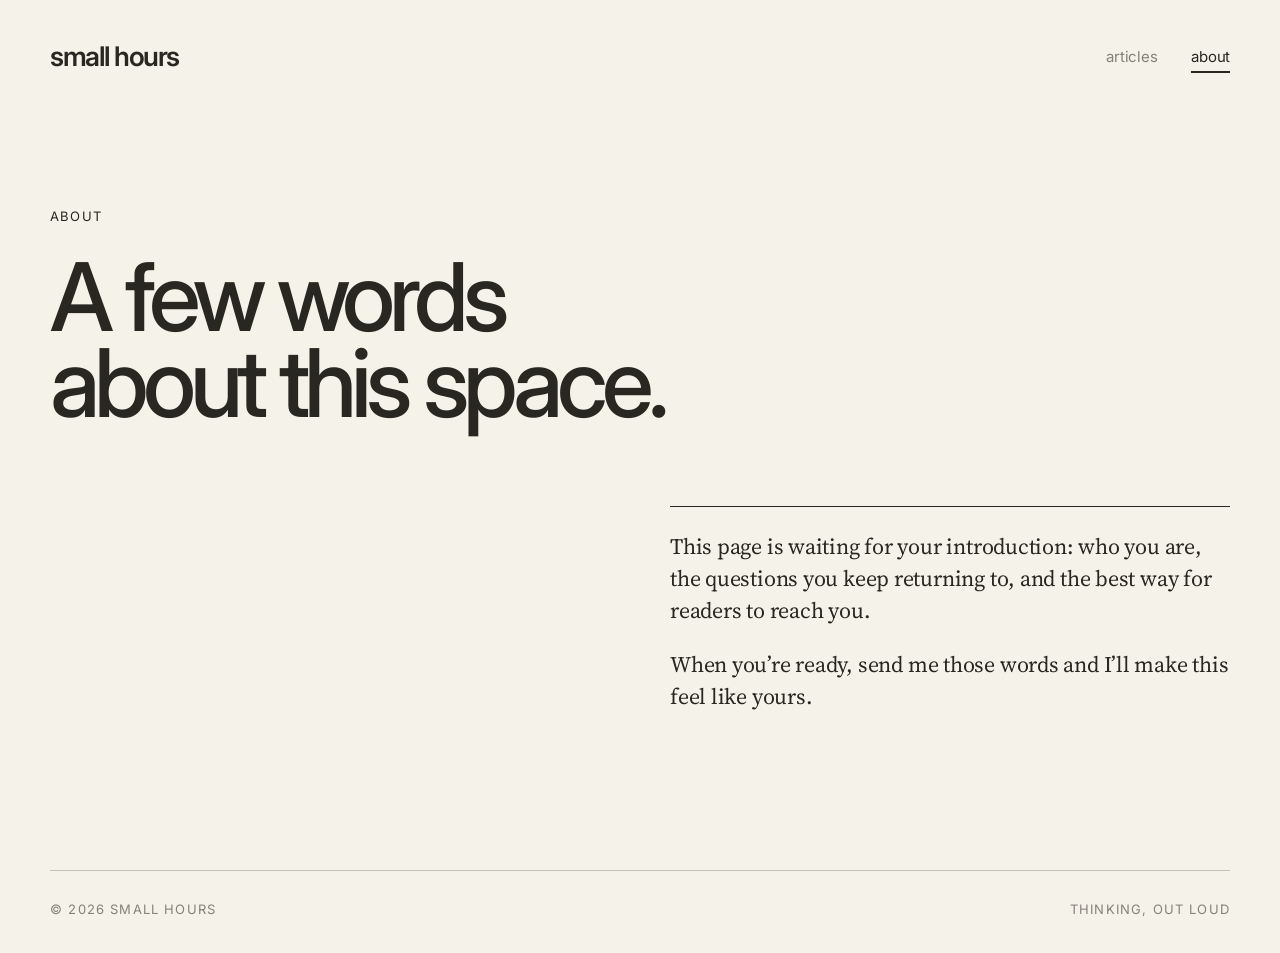
==== about.html @ 5e8f511c "Launch Small Hours" ====
<!doctype html>
<html lang="en">
  <head>
    <meta charset="UTF-8" />
    <meta name="viewport" content="width=device-width, initial-scale=1.0" />
    <meta name="description" content="About small hours." />
    <title>About — small hours</title>
    <link rel="preconnect" href="https://fonts.googleapis.com" />
    <link rel="preconnect" href="https://fonts.gstatic.com" crossorigin />
    <link href="https://fonts.googleapis.com/css2?family=DM+Mono:wght@400;500&family=Inter:wght@400;500;600;700&family=Source+Serif+4:opsz,wght@8..60,400;8..60,500&display=swap" rel="stylesheet" />
    <link rel="stylesheet" href="./styles.css" />
  </head>
  <body>
    <header class="site-header">
      <a class="wordmark" href="./index.html" aria-label="small hours home">small hours</a>
      <nav aria-label="Main navigation">
        <a href="./index.html#writing">articles</a>
        <a class="active" href="./about.html">about</a>
      </nav>
    </header>
    <main class="about-page">
      <p class="eyebrow">ABOUT</p>
      <h1>A few words<br />about this space.</h1>
      <div class="about-placeholder">
        <p>This page is waiting for your introduction: who you are, the questions you keep returning to, and the best way for readers to reach you.</p>
        <p>When you’re ready, send me those words and I’ll make this feel like yours.</p>
      </div>
    </main>
    <footer><span>© 2026 SMALL HOURS</span><span>THINKING, OUT LOUD</span></footer>
  </body>
</html>
---- styles.css ----
:root {
  --ink: #292721;
  --paper: #f5f2e9;
  --orange: #d97757;
  --line: rgba(41, 39, 33, .24);
  --mono: "DM Mono", monospace;
  --sans: "Inter", Arial, sans-serif;
  --serif: "Source Serif 4", Georgia, serif;
}

* { box-sizing: border-box; }
html { scroll-behavior: smooth; }
body { margin: 0; color: var(--ink); background: var(--paper); font-family: var(--sans); }
a { color: inherit; text-decoration: none; }

.site-header, main, footer { width: min(1180px, calc(100% - 64px)); margin: auto; }
.site-header { height: 112px; display: flex; justify-content: space-between; align-items: center; }
.wordmark { font-size: 27px; font-weight: 600; letter-spacing: -1.5px; }
nav { display: flex; gap: 34px; font-size: 15px; letter-spacing: -.25px; }
nav a { opacity: .55; position: relative; transition: opacity .2s, transform .2s; transform-origin: center; }
nav a::after { content: ""; position: absolute; height: 1.5px; left: 0; right: 0; bottom: -7px; background: currentColor; transform: scaleX(0); transform-origin: left; transition: transform .2s; }
nav a:hover { opacity: 1; transform: scale(1.08); } nav a:hover::after, nav .active::after { transform: scaleX(1); } nav .active { opacity: 1; }
.intro { min-height: 690px; padding: 135px 0 75px; position: relative; }
.eyebrow, .post-meta, .section-head, footer { font-size: 13px; letter-spacing: .09em; text-transform: uppercase; }
.eyebrow { margin: 0; }
h1 { margin: 35px 0 35px; font: 500 clamp(58px, 7.4vw, 112px)/.91 var(--sans); letter-spacing: -6px; max-width: 1000px; }
.lede { max-width: 570px; margin: 0; font-size: 19px; line-height: 1.5; letter-spacing: -.45px; }
.down { position: absolute; bottom: 64px; font-size: 35px; transition: transform .2s; }.down:hover { transform: translateY(5px); }
.writing { border-top: 1px solid var(--ink); padding: 26px 0 138px; }
.section-head { display: flex; justify-content: space-between; margin-bottom: 72px; }.section-head span { opacity: .55; }
.featured-post { display: grid; grid-template-columns: 1fr 1fr; border-top: 1px solid var(--ink); border-bottom: 1px solid var(--ink); }
.featured-art { min-height: 390px; display: block; position: relative; overflow: hidden; background: #242320; color: #f3eee4; }
.art-number { position: absolute; top: 31px; left: 34px; z-index: 2; font: 500 15px var(--mono); }.art-orbit { width: 305px; height: 305px; border: 1px solid rgba(243,238,228,.55); border-radius: 50%; position: absolute; top: 45%; left: 54%; transform: translate(-50%, -50%); }.art-orbit::after { content: ""; position: absolute; width: 33px; height: 33px; border-radius: 50%; background: #df7756; top: 48%; left: -17px; }.art-orbit i { position: absolute; border: 1px solid rgba(243,238,228,.3); border-radius: 50%; inset: 28px; }.art-orbit i:nth-child(2) { inset: 59px; }.art-orbit i:nth-child(3) { inset: 91px; background: #f3eee4; border: 0; }.art-theme { position: absolute; transform: rotate(-90deg); right: -4px; top: 42%; font: 11px var(--mono); letter-spacing: .11em; }.art-caption { position: absolute; bottom: 31px; left: 34px; font-size: 19px; letter-spacing: -.5px; }
.article-copy { padding: 42px clamp(42px, 6vw, 92px); display: flex; flex-direction: column; justify-content: center; }
.post-meta { display: flex; justify-content: space-between; padding: 20px 0 0; color: rgba(41,39,33,.58); }
.featured-post h2 { margin: 24px 0 24px; max-width: 600px; font: 500 clamp(43px, 4vw, 64px)/.98 var(--sans); letter-spacing: -3.5px; }.featured-post h2 a:hover { color: var(--orange); }
.article-copy > p { font-size: 19px; line-height: 1.55; letter-spacing: -.35px; max-width: 500px; margin: 0 0 37px; }
.text-link { display: inline-block; font-size: 13px; letter-spacing: .04em; text-transform: uppercase; border-bottom: 1px solid currentColor; padding-bottom: 6px; }.text-link span { color: var(--orange); font-size: 17px; padding-left: 5px; }
.soon { margin: 34px 0 0; color: rgba(41,39,33,.63); font-size: 17px; letter-spacing: -.2px; }
.about { border-top: 1px solid var(--ink); padding: 26px 0 142px; }.about > p:nth-child(2) { font: 500 clamp(46px, 5.4vw, 82px)/.99 var(--sans); letter-spacing: -4.5px; margin: 47px 0 27px; max-width: 940px; }.about-note { margin: 0; color: rgba(41,39,33,.58); font-size: 18px; }
footer { border-top: 1px solid var(--line); padding: 30px 0 36px; display: flex; justify-content: space-between; color: rgba(41,39,33,.55); }

.article-page { width: min(1000px, calc(100% - 64px)); margin: auto; padding: 56px 0 150px; }.back-link { display: inline-block; font-size: 14px; margin-bottom: 74px; border-bottom: 1px solid transparent; padding-bottom: 4px; }.back-link:hover { border-color: currentColor; }.article-header { border-bottom: 1px solid var(--ink); padding-bottom: 58px; }.article-header h1 { margin: 28px 0 27px; max-width: 860px; font-size: clamp(48px, 5.4vw, 82px); letter-spacing: -4.8px; }.article-header > p { font: 400 22px/1.42 var(--serif); max-width: 680px; margin: 0; letter-spacing: -.25px; }.article-body { max-width: 650px; margin: 0 auto; padding: 56px 0 72px; }.article-body p { font: 400 18px/1.62 var(--serif); letter-spacing: -.12px; margin: 0 0 27px; }.article-body a { text-decoration: underline; text-decoration-color: #ba8a72; text-underline-offset: 3px; text-decoration-thickness: 1px; }.article-body blockquote { border-left: 2px solid #cbbdad; margin: 40px 0; padding: 4px 0 4px 24px; color: #4a443c; font: italic 400 20px/1.5 var(--serif); }.article-body blockquote cite { display: block; margin-top: 13px; color: rgba(41,39,33,.58); font: 12px var(--sans); font-style: normal; letter-spacing: .08em; text-transform: uppercase; }.article-body hr { border: 0; border-top: 1px solid var(--line); margin: 50px 0; }
.about-page { width: min(1180px, calc(100% - 64px)); min-height: calc(100vh - 247px); margin: auto; padding: 96px 0 135px; }.about-page h1 { margin-top: 30px; }.about-placeholder { width: min(560px, 100%); margin: 80px 0 0 auto; border-top: 1px solid var(--ink); padding-top: 24px; }.about-placeholder p { margin: 0 0 22px; font: 400 22px/1.45 var(--serif); letter-spacing: -.22px; }

@media (max-width: 820px) { .site-header, main, footer { width: min(100% - 36px, 1180px); }.site-header { height: 78px; }.wordmark { font-size: 21px; } nav { gap: 14px; font-size: 11px; }.intro { min-height: 555px; padding-top: 95px; } h1 { font-size: clamp(54px, 15vw, 78px); letter-spacing: -4px; }.lede { font-size: 17px; }.featured-post { grid-template-columns: 1fr; }.featured-art { min-height: 325px; }.article-copy { min-height: 380px; padding: 38px 0; }.featured-post h2 { font-size: 43px; }.article-copy > p { font-size: 17px; }.writing { padding-bottom: 85px; }.about { padding-bottom: 95px; }.about > p:nth-child(2) { font-size: 46px; letter-spacing: -3px; }.about-note { font-size: 16px; } .article-page { width: min(100% - 36px, 1000px); padding: 36px 0 90px; }.back-link { margin-bottom: 60px; }.article-header { padding-bottom: 50px; }.article-header h1 { font-size: 56px; }.article-header > p { font-size: 19px; }.article-body { padding-top: 42px; }.article-body p { font-size: 17px; line-height: 1.6; }.about-page { width: min(100% - 36px, 1180px); padding: 75px 0 90px; }.about-placeholder { margin-top: 55px; }.about-placeholder p { font-size: 19px; } footer { font-size: 9px; } }
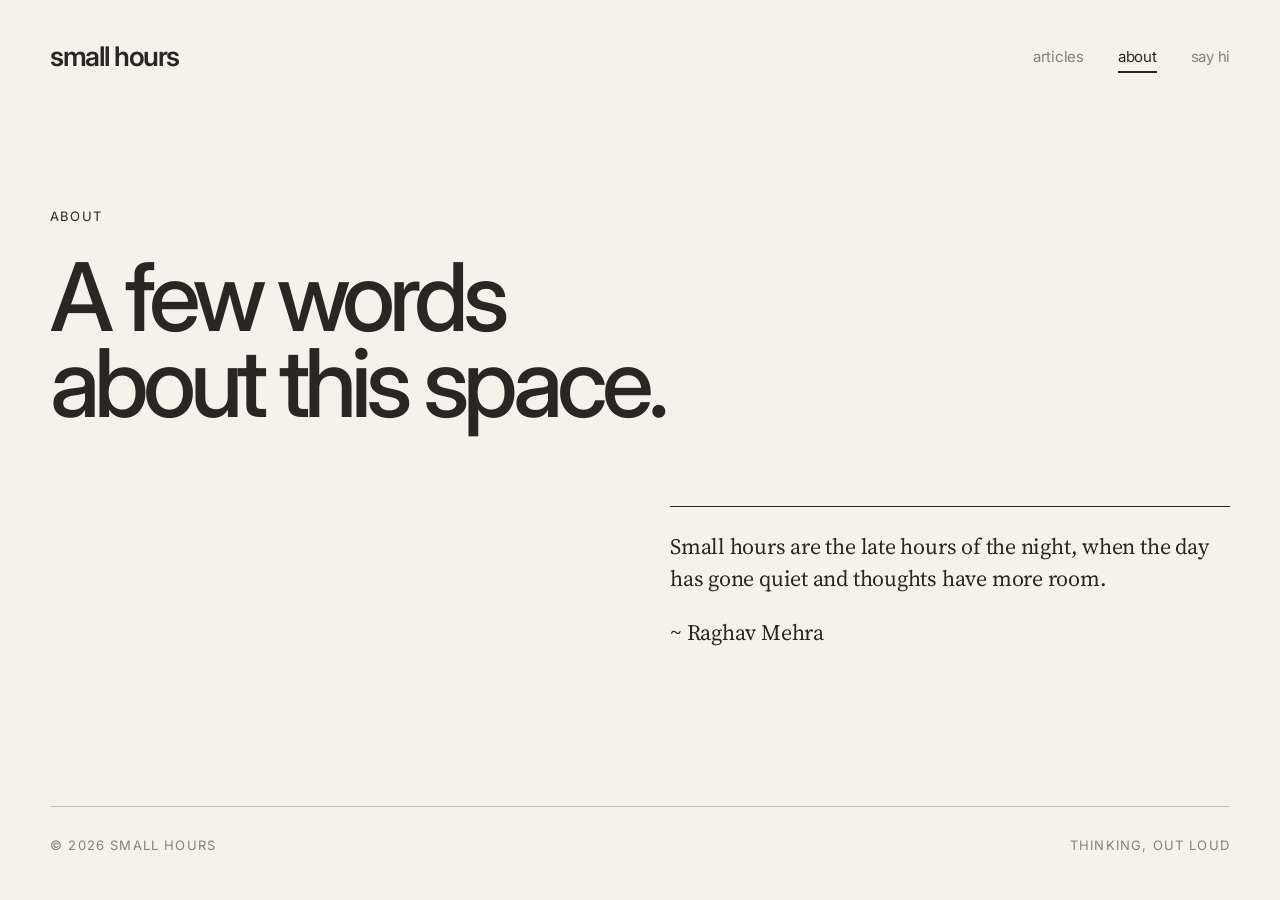
==== commit 95562c5b: "Update about page copy" ====
--- a/about.html
+++ b/about.html
@@ -16,14 +16,15 @@
       <nav aria-label="Main navigation">
         <a href="./index.html#writing">articles</a>
         <a class="active" href="./about.html">about</a>
+        <a href="mailto:raghavmehra1406@gmail.com">say hi</a>
       </nav>
     </header>
     <main class="about-page">
       <p class="eyebrow">ABOUT</p>
       <h1>A few words<br />about this space.</h1>
       <div class="about-placeholder">
-        <p>This page is waiting for your introduction: who you are, the questions you keep returning to, and the best way for readers to reach you.</p>
-        <p>When you’re ready, send me those words and I’ll make this feel like yours.</p>
+        <p>Small hours are the late hours of the night, when the day has gone quiet and thoughts have more room.</p>
+        <p>~ Raghav Mehra</p>
       </div>
     </main>
     <footer><span>© 2026 SMALL HOURS</span><span>THINKING, OUT LOUD</span></footer>
--- a/styles.css
+++ b/styles.css
@@ -28,19 +28,22 @@
 .down { position: absolute; bottom: 64px; font-size: 35px; transition: transform .2s; }.down:hover { transform: translateY(5px); }
 .writing { border-top: 1px solid var(--ink); padding: 26px 0 138px; }
 .section-head { display: flex; justify-content: space-between; margin-bottom: 72px; }.section-head span { opacity: .55; }
+#article-list { display: grid; gap: 18px; }
 .featured-post { display: grid; grid-template-columns: 1fr 1fr; border-top: 1px solid var(--ink); border-bottom: 1px solid var(--ink); }
-.featured-art { min-height: 390px; display: block; position: relative; overflow: hidden; background: #242320; color: #f3eee4; }
+.featured-art { min-height: 300px; display: block; position: relative; overflow: hidden; background: #242320; color: #f3eee4; }
 .art-number { position: absolute; top: 31px; left: 34px; z-index: 2; font: 500 15px var(--mono); }.art-orbit { width: 305px; height: 305px; border: 1px solid rgba(243,238,228,.55); border-radius: 50%; position: absolute; top: 45%; left: 54%; transform: translate(-50%, -50%); }.art-orbit::after { content: ""; position: absolute; width: 33px; height: 33px; border-radius: 50%; background: #df7756; top: 48%; left: -17px; }.art-orbit i { position: absolute; border: 1px solid rgba(243,238,228,.3); border-radius: 50%; inset: 28px; }.art-orbit i:nth-child(2) { inset: 59px; }.art-orbit i:nth-child(3) { inset: 91px; background: #f3eee4; border: 0; }.art-theme { position: absolute; transform: rotate(-90deg); right: -4px; top: 42%; font: 11px var(--mono); letter-spacing: .11em; }.art-caption { position: absolute; bottom: 31px; left: 34px; font-size: 19px; letter-spacing: -.5px; }
-.article-copy { padding: 42px clamp(42px, 6vw, 92px); display: flex; flex-direction: column; justify-content: center; }
+.cover-city { background: #b56d4e; }.cover-city .art-orbit { width: 258px; height: 258px; border-radius: 0; transform: translate(-50%, -50%) rotate(45deg); border-color: rgba(33, 30, 26, .62); }.cover-city .art-orbit::after { width: 32px; height: 32px; top: calc(50% - 16px); left: calc(50% - 16px); background: #26221e; }.cover-city .art-orbit i { border-radius: 0; border-color: rgba(33, 30, 26, .38); }.cover-city .art-orbit i:nth-child(3) { background: #f3e6d2; }.cover-city .art-theme { color: #261f1a; }
+.article-copy { padding: 34px clamp(38px, 5vw, 68px); display: flex; flex-direction: column; justify-content: center; }
 .post-meta { display: flex; justify-content: space-between; padding: 20px 0 0; color: rgba(41,39,33,.58); }
-.featured-post h2 { margin: 24px 0 24px; max-width: 600px; font: 500 clamp(43px, 4vw, 64px)/.98 var(--sans); letter-spacing: -3.5px; }.featured-post h2 a:hover { color: var(--orange); }
-.article-copy > p { font-size: 19px; line-height: 1.55; letter-spacing: -.35px; max-width: 500px; margin: 0 0 37px; }
+.featured-post h2 { margin: 18px 0 18px; max-width: 560px; font: 500 clamp(34px, 3.25vw, 52px)/1 var(--sans); letter-spacing: -2.8px; }.featured-post h2 a:hover { color: var(--orange); }
+.article-copy > p { font-size: 17px; line-height: 1.5; letter-spacing: -.25px; max-width: 465px; margin: 0 0 27px; }
 .text-link { display: inline-block; font-size: 13px; letter-spacing: .04em; text-transform: uppercase; border-bottom: 1px solid currentColor; padding-bottom: 6px; }.text-link span { color: var(--orange); font-size: 17px; padding-left: 5px; }
 .soon { margin: 34px 0 0; color: rgba(41,39,33,.63); font-size: 17px; letter-spacing: -.2px; }
 .about { border-top: 1px solid var(--ink); padding: 26px 0 142px; }.about > p:nth-child(2) { font: 500 clamp(46px, 5.4vw, 82px)/.99 var(--sans); letter-spacing: -4.5px; margin: 47px 0 27px; max-width: 940px; }.about-note { margin: 0; color: rgba(41,39,33,.58); font-size: 18px; }
 footer { border-top: 1px solid var(--line); padding: 30px 0 36px; display: flex; justify-content: space-between; color: rgba(41,39,33,.55); }
 
 .article-page { width: min(1000px, calc(100% - 64px)); margin: auto; padding: 56px 0 150px; }.back-link { display: inline-block; font-size: 14px; margin-bottom: 74px; border-bottom: 1px solid transparent; padding-bottom: 4px; }.back-link:hover { border-color: currentColor; }.article-header { border-bottom: 1px solid var(--ink); padding-bottom: 58px; }.article-header h1 { margin: 28px 0 27px; max-width: 860px; font-size: clamp(48px, 5.4vw, 82px); letter-spacing: -4.8px; }.article-header > p { font: 400 22px/1.42 var(--serif); max-width: 680px; margin: 0; letter-spacing: -.25px; }.article-body { max-width: 650px; margin: 0 auto; padding: 56px 0 72px; }.article-body p { font: 400 18px/1.62 var(--serif); letter-spacing: -.12px; margin: 0 0 27px; }.article-body a { text-decoration: underline; text-decoration-color: #ba8a72; text-underline-offset: 3px; text-decoration-thickness: 1px; }.article-body blockquote { border-left: 2px solid #cbbdad; margin: 40px 0; padding: 4px 0 4px 24px; color: #4a443c; font: italic 400 20px/1.5 var(--serif); }.article-body blockquote cite { display: block; margin-top: 13px; color: rgba(41,39,33,.58); font: 12px var(--sans); font-style: normal; letter-spacing: .08em; text-transform: uppercase; }.article-body hr { border: 0; border-top: 1px solid var(--line); margin: 50px 0; }
+.article-body .stat { margin: 38px 0; padding: 22px 0; border-top: 1px solid var(--line); border-bottom: 1px solid var(--line); display: grid; grid-template-columns: repeat(3, 1fr); gap: 16px; text-align: center; color: rgba(41,39,33,.7); font: 12px/1.35 var(--sans); }.article-body .stat.cols-2 { grid-template-columns: repeat(2, 1fr); }.article-body .stat.cols-4 { grid-template-columns: repeat(4, 1fr); }.article-body .stat strong { display: block; margin-bottom: 7px; color: var(--ink); font: 500 28px/1 var(--serif); }
 .about-page { width: min(1180px, calc(100% - 64px)); min-height: calc(100vh - 247px); margin: auto; padding: 96px 0 135px; }.about-page h1 { margin-top: 30px; }.about-placeholder { width: min(560px, 100%); margin: 80px 0 0 auto; border-top: 1px solid var(--ink); padding-top: 24px; }.about-placeholder p { margin: 0 0 22px; font: 400 22px/1.45 var(--serif); letter-spacing: -.22px; }
 
 @media (max-width: 820px) { .site-header, main, footer { width: min(100% - 36px, 1180px); }.site-header { height: 78px; }.wordmark { font-size: 21px; } nav { gap: 14px; font-size: 11px; }.intro { min-height: 555px; padding-top: 95px; } h1 { font-size: clamp(54px, 15vw, 78px); letter-spacing: -4px; }.lede { font-size: 17px; }.featured-post { grid-template-columns: 1fr; }.featured-art { min-height: 325px; }.article-copy { min-height: 380px; padding: 38px 0; }.featured-post h2 { font-size: 43px; }.article-copy > p { font-size: 17px; }.writing { padding-bottom: 85px; }.about { padding-bottom: 95px; }.about > p:nth-child(2) { font-size: 46px; letter-spacing: -3px; }.about-note { font-size: 16px; } .article-page { width: min(100% - 36px, 1000px); padding: 36px 0 90px; }.back-link { margin-bottom: 60px; }.article-header { padding-bottom: 50px; }.article-header h1 { font-size: 56px; }.article-header > p { font-size: 19px; }.article-body { padding-top: 42px; }.article-body p { font-size: 17px; line-height: 1.6; }.about-page { width: min(100% - 36px, 1180px); padding: 75px 0 90px; }.about-placeholder { margin-top: 55px; }.about-placeholder p { font-size: 19px; } footer { font-size: 9px; } }
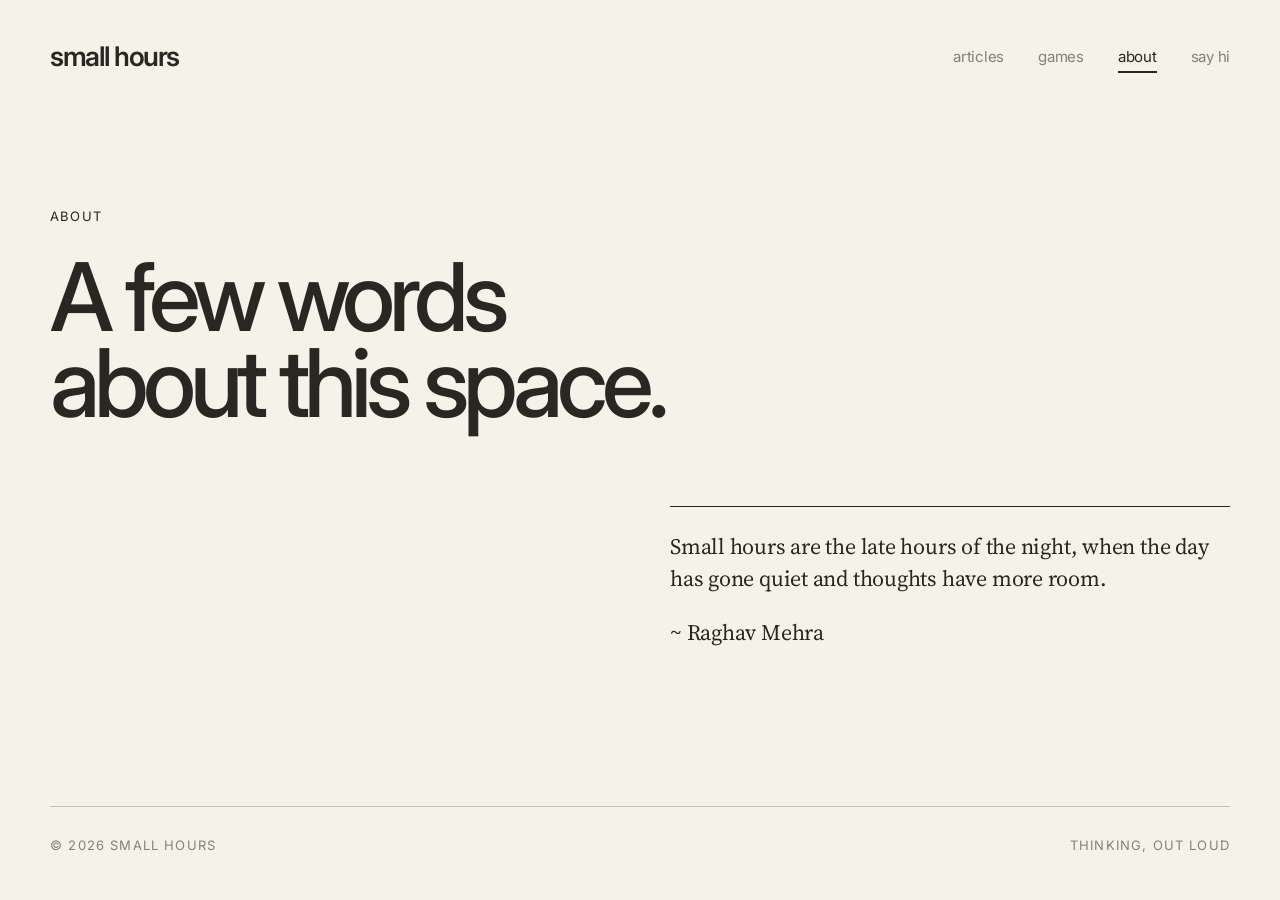
==== commit 37b92433: "Add games section and playable puzzles" ====
--- a/about.html
+++ b/about.html
@@ -15,6 +15,7 @@
       <a class="wordmark" href="./index.html" aria-label="small hours home">small hours</a>
       <nav aria-label="Main navigation">
         <a href="./index.html#writing">articles</a>
+        <a href="./games.html">games</a>
         <a class="active" href="./about.html">about</a>
         <a href="mailto:raghavmehra1406@gmail.com">say hi</a>
       </nav>
--- a/styles.css
+++ b/styles.css
@@ -45,5 +45,10 @@
 .article-page { width: min(1000px, calc(100% - 64px)); margin: auto; padding: 56px 0 150px; }.back-link { display: inline-block; font-size: 14px; margin-bottom: 74px; border-bottom: 1px solid transparent; padding-bottom: 4px; }.back-link:hover { border-color: currentColor; }.article-header { border-bottom: 1px solid var(--ink); padding-bottom: 58px; }.article-header h1 { margin: 28px 0 27px; max-width: 860px; font-size: clamp(48px, 5.4vw, 82px); letter-spacing: -4.8px; }.article-header > p { font: 400 22px/1.42 var(--serif); max-width: 680px; margin: 0; letter-spacing: -.25px; }.article-body { max-width: 650px; margin: 0 auto; padding: 56px 0 72px; }.article-body p { font: 400 18px/1.62 var(--serif); letter-spacing: -.12px; margin: 0 0 27px; }.article-body a { text-decoration: underline; text-decoration-color: #ba8a72; text-underline-offset: 3px; text-decoration-thickness: 1px; }.article-body blockquote { border-left: 2px solid #cbbdad; margin: 40px 0; padding: 4px 0 4px 24px; color: #4a443c; font: italic 400 20px/1.5 var(--serif); }.article-body blockquote cite { display: block; margin-top: 13px; color: rgba(41,39,33,.58); font: 12px var(--sans); font-style: normal; letter-spacing: .08em; text-transform: uppercase; }.article-body hr { border: 0; border-top: 1px solid var(--line); margin: 50px 0; }
 .article-body .stat { margin: 38px 0; padding: 22px 0; border-top: 1px solid var(--line); border-bottom: 1px solid var(--line); display: grid; grid-template-columns: repeat(3, 1fr); gap: 16px; text-align: center; color: rgba(41,39,33,.7); font: 12px/1.35 var(--sans); }.article-body .stat.cols-2 { grid-template-columns: repeat(2, 1fr); }.article-body .stat.cols-4 { grid-template-columns: repeat(4, 1fr); }.article-body .stat strong { display: block; margin-bottom: 7px; color: var(--ink); font: 500 28px/1 var(--serif); }
 .about-page { width: min(1180px, calc(100% - 64px)); min-height: calc(100vh - 247px); margin: auto; padding: 96px 0 135px; }.about-page h1 { margin-top: 30px; }.about-placeholder { width: min(560px, 100%); margin: 80px 0 0 auto; border-top: 1px solid var(--ink); padding-top: 24px; }.about-placeholder p { margin: 0 0 22px; font: 400 22px/1.45 var(--serif); letter-spacing: -.22px; }
+.games-page { width: min(1180px, calc(100% - 64px)); min-height: calc(100vh - 247px); margin: auto; padding: 96px 0 135px; }.games-page h1 { margin-top: 30px; }.games-lede { max-width: 520px; margin: -12px 0 72px; font-size: 20px; line-height: 1.45; letter-spacing: -.35px; }.game-grid { display: grid; grid-template-columns: repeat(2, 1fr); gap: 18px; border-top: 1px solid var(--ink); padding-top: 18px; }.game-card { min-height: 280px; padding: 28px; border: 1px solid var(--ink); display: flex; flex-direction: column; justify-content: space-between; background: #242320; color: #f3eee4; }.game-card.muted { background: transparent; color: var(--ink); }.game-card span { font: 500 15px var(--mono); }.game-card h2 { margin: 0 0 12px; font: 500 clamp(32px, 4vw, 54px)/.95 var(--sans); letter-spacing: -2.8px; }.game-card p { max-width: 340px; margin: 0; font-size: 17px; line-height: 1.45; letter-spacing: -.25px; color: currentColor; opacity: .74; }
+.game-card { transition: transform .2s, background .2s, color .2s; }.game-card[href]:hover { transform: translateY(-4px); background: #11100f; }.game-card.muted[href]:hover { background: #e8e1d2; color: var(--ink); }
+.connections-page { width: min(980px, calc(100% - 64px)); margin: auto; padding: 48px 0 130px; }.connections-hero { display: grid; grid-template-columns: 1.05fr .95fr; gap: 64px; align-items: end; border-bottom: 1px solid var(--ink); padding-bottom: 44px; }.connections-hero h1 { margin: 28px 0 0; font-size: clamp(58px, 7vw, 104px); }.connections-hero > p:last-child { margin: 0 0 12px; font: 400 22px/1.42 var(--serif); letter-spacing: -.25px; }.connections-game { padding-top: 32px; }.connections-status { display: flex; justify-content: space-between; gap: 24px; margin-bottom: 18px; font: 500 14px var(--mono); letter-spacing: -.2px; }.connections-status p { margin: 0; }.solved-groups { display: grid; gap: 10px; margin-bottom: 14px; }.solved-group { padding: 18px; border: 1px solid var(--ink); text-align: center; }.solved-group h2 { margin: 0 0 6px; font: 700 16px var(--sans); text-transform: uppercase; letter-spacing: .08em; }.solved-group p { margin: 0; font: 500 15px var(--sans); }.solved-group.yellow { background: #ead07a; }.solved-group.green { background: #a8c66c; }.solved-group.blue { background: #8bb9d8; }.solved-group.purple { background: #b89ad8; }.connections-board { display: grid; grid-template-columns: repeat(4, 1fr); gap: 10px; }.connection-tile { min-height: 82px; border: 1px solid rgba(41,39,33,.3); border-radius: 0; background: #e8e1d2; color: var(--ink); cursor: pointer; font: 700 16px var(--sans); letter-spacing: -.25px; text-transform: uppercase; transition: background .15s, color .15s, transform .15s; }.connection-tile:hover { transform: translateY(-2px); }.connection-tile.selected { background: #242320; color: #f3eee4; border-color: #242320; }.connections-actions { display: flex; justify-content: center; gap: 10px; margin-top: 22px; }.connections-actions button, .share-btn { border: 1px solid var(--ink); background: transparent; color: var(--ink); padding: 12px 18px; cursor: pointer; font: 600 13px var(--sans); text-transform: uppercase; letter-spacing: .05em; }.connections-actions button:hover, .share-btn:hover { background: var(--ink); color: var(--paper); }.connections-actions button:disabled { opacity: .4; cursor: not-allowed; }.share-btn { display: block; margin: 18px auto 0; background: var(--ink); color: var(--paper); }
+.logo-page { width: min(980px, calc(100% - 64px)); margin: auto; padding: 48px 0 130px; }.logo-hero { display: grid; grid-template-columns: 1.05fr .95fr; gap: 64px; align-items: end; border-bottom: 1px solid var(--ink); padding-bottom: 44px; }.logo-hero h1 { margin: 28px 0 0; font-size: clamp(58px, 7vw, 104px); }.logo-hero > p:last-child { margin: 0 0 12px; font: 400 22px/1.42 var(--serif); letter-spacing: -.25px; }.logo-game { padding-top: 32px; }.logo-status { display: flex; justify-content: space-between; gap: 24px; margin-bottom: 18px; font: 500 14px var(--mono); letter-spacing: -.2px; }.logo-status p { margin: 0; }.logo-stage { min-height: 340px; border: 1px solid var(--ink); background: #242320; display: grid; place-items: center; overflow: hidden; }.logo-mask { width: min(520px, 86%); min-height: 230px; display: grid; place-items: center; clip-path: inset(38% 38% 38% 38%); transition: clip-path .35s ease; }.logo-mask.reveal-2 { clip-path: inset(28% 30% 28% 30%); }.logo-mask.reveal-3 { clip-path: inset(18% 20% 18% 20%); }.logo-mask.reveal-4 { clip-path: inset(8% 10% 8% 10%); }.logo-mask.reveal-5 { clip-path: inset(0); }.fake-logo { width: 100%; min-height: 230px; position: relative; display: grid; place-items: center; color: #f3eee4; }.logo-ring { width: 188px; height: 188px; border: 18px solid #d97757; border-radius: 50%; position: absolute; }.logo-ring::after { content: ""; position: absolute; width: 74px; height: 74px; right: -37px; top: 39px; border-radius: 50%; background: #f3eee4; }.logo-dot { width: 34px; height: 34px; border-radius: 50%; background: #8bb9d8; position: absolute; left: calc(50% - 17px); top: 46px; }.logo-word { position: absolute; bottom: 12px; font: 700 clamp(48px, 8vw, 88px)/1 var(--sans); letter-spacing: -5px; }.logo-star { width: 160px; height: 160px; background: #ead07a; clip-path: polygon(50% 0, 61% 35%, 98% 35%, 68% 56%, 79% 92%, 50% 70%, 21% 92%, 32% 56%, 2% 35%, 39% 35%); position: absolute; top: 18px; }.logo-line { width: 250px; height: 20px; background: #a8c66c; position: absolute; top: 74px; transform: skewX(-24deg); }.logo-line.small { width: 170px; top: 126px; background: #d97757; }.logo-arch { width: 190px; height: 140px; border: 22px solid #8bb9d8; border-bottom: 0; border-radius: 120px 120px 0 0; position: absolute; top: 38px; }.logo-block { width: 140px; height: 34px; background: #ead07a; position: absolute; top: 158px; }.logo-options { display: grid; grid-template-columns: repeat(2, 1fr); gap: 10px; margin-top: 18px; }.logo-option, .logo-actions button { border: 1px solid var(--ink); background: #fffaf0; color: var(--ink); padding: 15px 18px; cursor: pointer; font: 700 14px var(--sans); text-transform: uppercase; letter-spacing: .04em; }.logo-option:hover, .logo-actions button:hover { background: var(--ink); color: var(--paper); }.logo-option.correct { background: #a8c66c; color: var(--ink); }.logo-option.wrong { background: #e6d8c4; color: rgba(41,39,33,.45); text-decoration: line-through; }.logo-actions { display: flex; justify-content: center; gap: 10px; margin-top: 18px; }.logo-actions button { background: transparent; font-size: 13px; }.logo-actions button:disabled, .logo-option:disabled { opacity: .55; cursor: not-allowed; }
+.crossword-page { width: min(1080px, calc(100% - 64px)); margin: auto; padding: 48px 0 130px; }.crossword-hero { display: grid; grid-template-columns: 1.05fr .95fr; gap: 64px; align-items: end; border-bottom: 1px solid var(--ink); padding-bottom: 44px; }.crossword-hero h1 { margin: 28px 0 0; font-size: clamp(58px, 7vw, 104px); }.crossword-hero > p:last-child { margin: 0 0 12px; font: 400 22px/1.42 var(--serif); letter-spacing: -.25px; }.crossword-game { padding-top: 32px; }.crossword-status { display: flex; justify-content: space-between; gap: 24px; margin-bottom: 18px; font: 500 14px var(--mono); letter-spacing: -.2px; }.crossword-status p { margin: 0; }.crossword-layout { display: grid; grid-template-columns: minmax(280px, 420px) 1fr; gap: 44px; align-items: start; }.crossword-grid { display: grid; grid-template-columns: repeat(5, 1fr); border: 2px solid var(--ink); background: var(--ink); gap: 2px; }.crossword-cell { aspect-ratio: 1; background: #fffaf0; position: relative; }.crossword-cell.active-entry { background: #efe1bf; }.crossword-cell.block { background: #242320; }.crossword-cell span { position: absolute; top: 4px; left: 5px; font: 700 10px var(--sans); color: rgba(41,39,33,.62); }.crossword-cell input { width: 100%; height: 100%; border: 0; background: transparent; color: var(--ink); text-align: center; font: 700 clamp(24px, 4vw, 42px)/1 var(--sans); text-transform: uppercase; outline: 0; }.crossword-cell input:focus { background: #ead07a; }.crossword-cell input.right { background: rgba(168,198,108,.45); }.crossword-cell input.wrong { background: rgba(217,119,87,.36); }.crossword-clues { display: grid; grid-template-columns: repeat(2, 1fr); gap: 30px; border-top: 1px solid var(--ink); padding-top: 22px; }.crossword-clues h2 { margin: 0 0 14px; font: 700 14px var(--sans); text-transform: uppercase; letter-spacing: .08em; }.crossword-clues ol { margin: 0; padding: 0; list-style: none; }.crossword-clues li { margin: 0 0 13px; font: 400 17px/1.35 var(--serif); letter-spacing: -.15px; }.crossword-clues li span { font: 700 13px var(--sans); }.crossword-actions { display: flex; justify-content: center; gap: 10px; margin-top: 24px; }.crossword-actions button { border: 1px solid var(--ink); background: transparent; color: var(--ink); padding: 12px 18px; cursor: pointer; font: 600 13px var(--sans); text-transform: uppercase; letter-spacing: .05em; }.crossword-actions button:hover { background: var(--ink); color: var(--paper); }
 
-@media (max-width: 820px) { .site-header, main, footer { width: min(100% - 36px, 1180px); }.site-header { height: 78px; }.wordmark { font-size: 21px; } nav { gap: 14px; font-size: 11px; }.intro { min-height: 555px; padding-top: 95px; } h1 { font-size: clamp(54px, 15vw, 78px); letter-spacing: -4px; }.lede { font-size: 17px; }.featured-post { grid-template-columns: 1fr; }.featured-art { min-height: 325px; }.article-copy { min-height: 380px; padding: 38px 0; }.featured-post h2 { font-size: 43px; }.article-copy > p { font-size: 17px; }.writing { padding-bottom: 85px; }.about { padding-bottom: 95px; }.about > p:nth-child(2) { font-size: 46px; letter-spacing: -3px; }.about-note { font-size: 16px; } .article-page { width: min(100% - 36px, 1000px); padding: 36px 0 90px; }.back-link { margin-bottom: 60px; }.article-header { padding-bottom: 50px; }.article-header h1 { font-size: 56px; }.article-header > p { font-size: 19px; }.article-body { padding-top: 42px; }.article-body p { font-size: 17px; line-height: 1.6; }.about-page { width: min(100% - 36px, 1180px); padding: 75px 0 90px; }.about-placeholder { margin-top: 55px; }.about-placeholder p { font-size: 19px; } footer { font-size: 9px; } }
+@media (max-width: 820px) { .site-header, main, footer { width: min(100% - 36px, 1180px); }.site-header { height: 78px; }.wordmark { font-size: 21px; } nav { gap: 14px; font-size: 11px; }.intro { min-height: 555px; padding-top: 95px; } h1 { font-size: clamp(54px, 15vw, 78px); letter-spacing: -4px; }.lede { font-size: 17px; }.featured-post { grid-template-columns: 1fr; }.featured-art { min-height: 325px; }.article-copy { min-height: 380px; padding: 38px 0; }.featured-post h2 { font-size: 43px; }.article-copy > p { font-size: 17px; }.writing { padding-bottom: 85px; }.about { padding-bottom: 95px; }.about > p:nth-child(2) { font-size: 46px; letter-spacing: -3px; }.about-note { font-size: 16px; } .article-page { width: min(100% - 36px, 1000px); padding: 36px 0 90px; }.back-link { margin-bottom: 60px; }.article-header { padding-bottom: 50px; }.article-header h1 { font-size: 56px; }.article-header > p { font-size: 19px; }.article-body { padding-top: 42px; }.article-body p { font-size: 17px; line-height: 1.6; }.about-page, .games-page, .connections-page, .logo-page, .crossword-page { width: min(100% - 36px, 1180px); padding: 75px 0 90px; }.about-placeholder { margin-top: 55px; }.about-placeholder p { font-size: 19px; }.games-lede { margin-bottom: 44px; font-size: 17px; }.game-grid { grid-template-columns: 1fr; }.game-card { min-height: 220px; }.connections-hero, .logo-hero, .crossword-hero { display: block; }.connections-hero > p:last-child, .logo-hero > p:last-child, .crossword-hero > p:last-child { margin-top: 28px; font-size: 18px; }.connections-board { gap: 8px; }.connection-tile { min-height: 66px; font-size: 12px; }.connections-status, .logo-status, .crossword-status { display: block; line-height: 1.7; }.connections-actions button, .share-btn, .logo-actions button, .logo-option, .crossword-actions button { padding: 11px 13px; font-size: 11px; }.logo-stage { min-height: 280px; }.logo-options { grid-template-columns: 1fr; }.logo-word { letter-spacing: -3px; }.crossword-layout, .crossword-clues { grid-template-columns: 1fr; }.crossword-grid { max-width: 420px; } footer { font-size: 9px; } }
